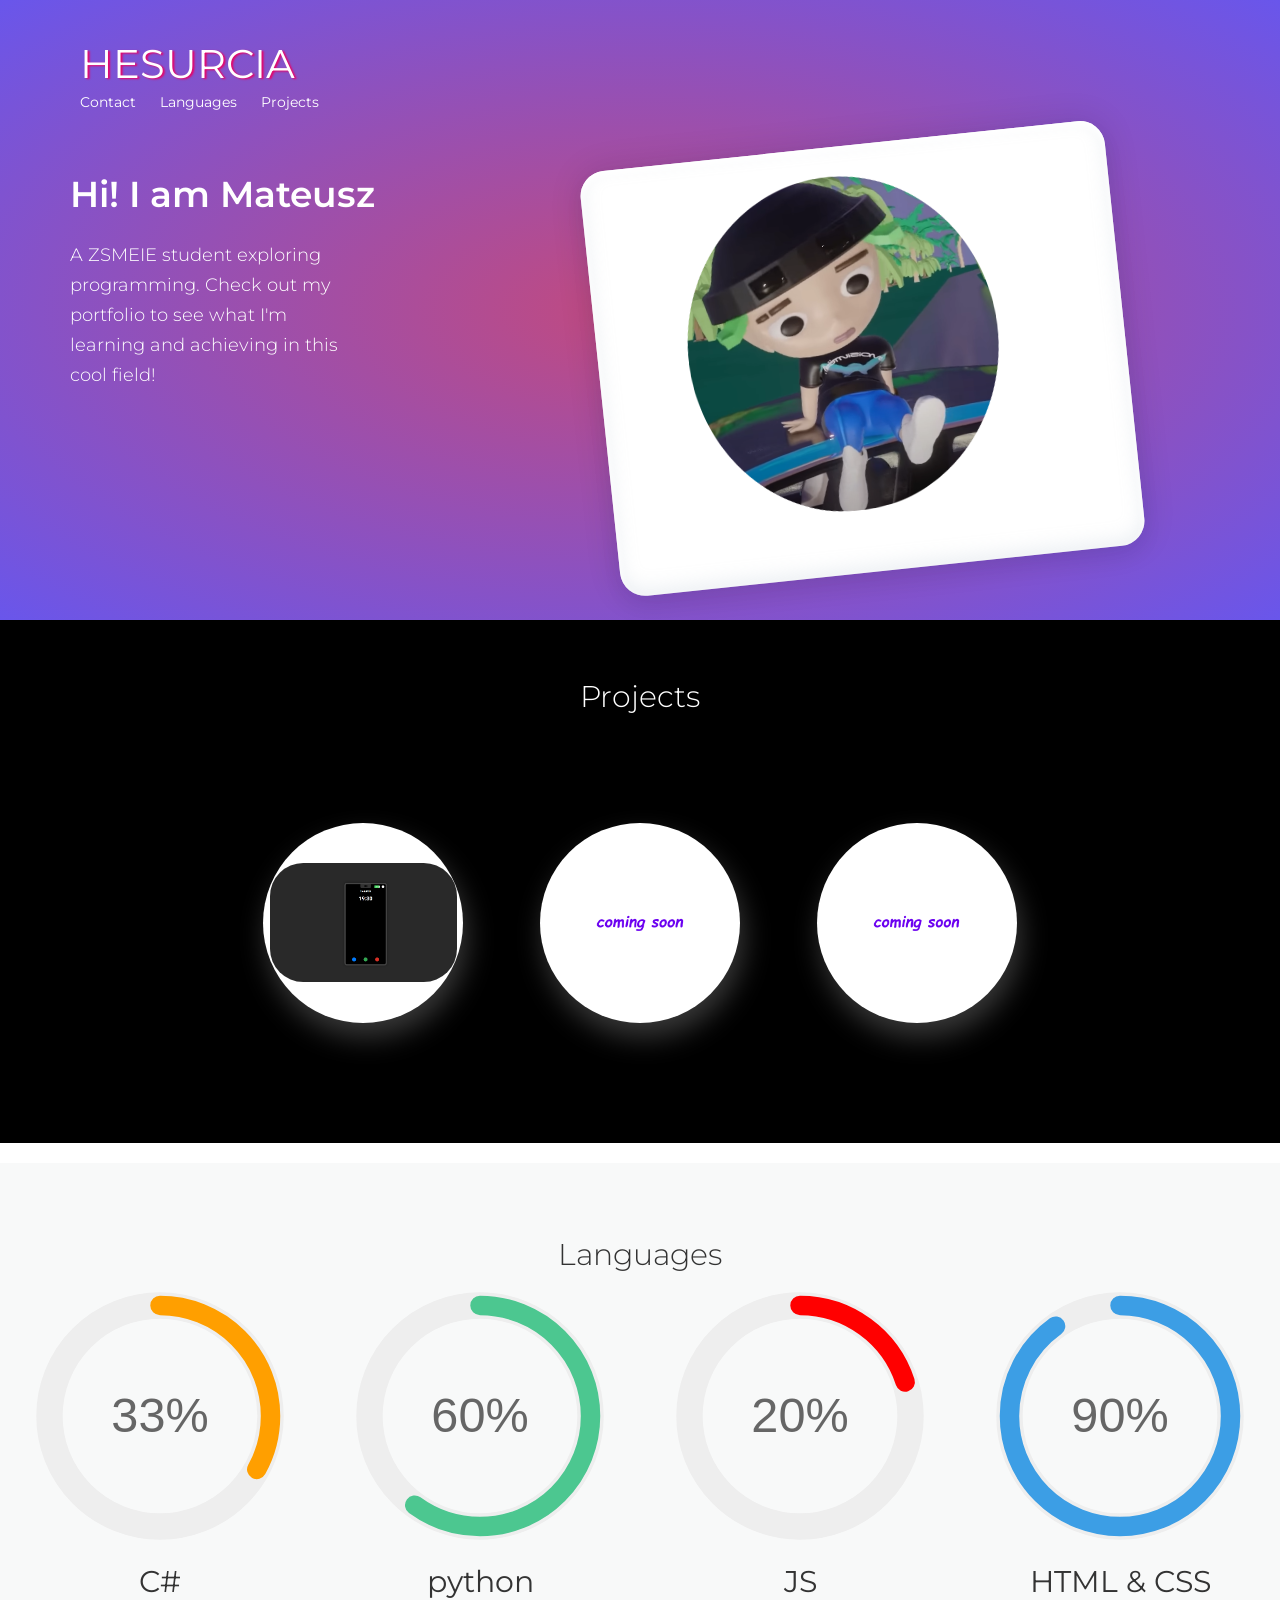
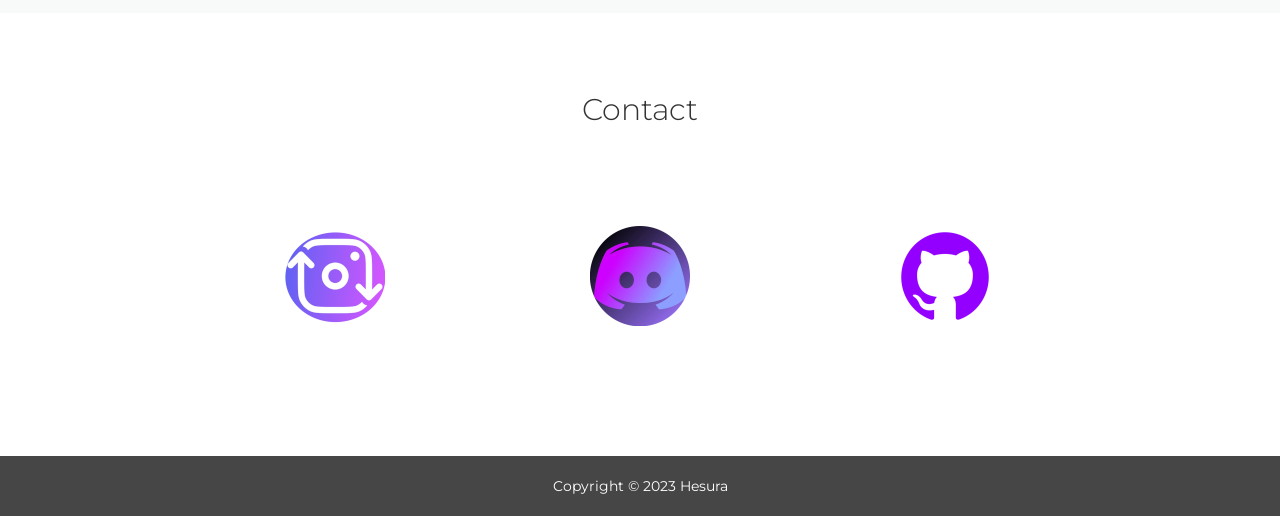
==== index.html @ 8c56c6ab "Add files via upload" ====
<html>

<head>
    <meta charset="UTF-8">

    <meta name="viewport" content="width=device-width, initial-scale=1">
    <title>hesurcia</title>
    <meta name="Nova theme" content="width=device-width, initial-scale=1">
    <link rel="shortcut icon" type="image/png" href="assets/images/favicon.png"/>

    <link rel="stylesheet" href="https://maxcdn.bootstrapcdn.com/bootstrap/3.3.7/css/bootstrap.min.css"
          integrity="sha384-BVYiiSIFeK1dGmJRAkycuHAHRg32OmUcww7on3RYdg4Va+PmSTsz/K68vbdEjh4u" crossorigin="anonymous">

    <link href="https://fonts.googleapis.com/icon?family=Material+Icons"
          rel="stylesheet">
    <link rel="stylesheet" href="assets/css/style.css"/>
    <link rel="stylesheet" href="assets/css/responsive.css"/>

    <link rel="stylesheet" href="https://maxcdn.bootstrapcdn.com/font-awesome/4.7.0/css/font-awesome.min.css"/>

</head>

<body>


<div class="hero-background">

    <div class="container">
        <div class="header-container header">
            <div class="header-right">
                <div class="tyyt">
                    <span class="tyt">HESURCIA</span>
                </div>
                <a class="navbar-item" href="#team">Contact </a>
                <a class="navbar-item" href="#pricing">Languages</a>
                <a class="navbar-item" href="#features">Projects</a>
            </div>
        </div>


        <div class="hero row">
            <div class="hero-right col-sm-6 col-sm-6">
                <h1 class="header-headline bold"> Hi! I am Mateusz  <br></h1>
                <h4 class="header-running-text light">A ZSMEIE student exploring programming. Check out my portfolio to see what I'm learning and achieving in this cool field!</h4>
                <a href="#email-form">

                </a>
            </div>

            <div class="col-sm-6 col-sm-6 ipad">
                <img class="ipad-screen img-responsive" src="img/hesura.png"/>
            </div>



        </div>

    </div> 

</div>




<div id="features" class="features-section">

    <div class="features-container row">

        <h2 class="features-headline light">Projects</h2>

        <div class="col-sm-4 feature">

            <div class="feature-icon feature-no-display yy">
                <a href="https://hesurcia.github.io/aplikacja/"><img class="ty" src="img/Zrzut ekranu 2024-02-03 193007.png"></a>
            </div>
        </div>

        <div class="col-sm-4 feature">
            <div class="feature-icon feature-no-display yy">
                <img  class="tt" src="img/tekst.png">
            </div>

        </div>

        <div class="col-sm-4 feature">
            <div class="feature-icon feature-no-display yy">
                <img class="tt" src="img/tekst.png">
            </div>

        </div>
    </div> 
</div> 




<div id="pricing" class="pricing-background">

    <h2 class="pricing-section-header light text-center">Languages</h2>


    <div class="flex-wrapper">
        <div class="single-chart">
          <svg viewBox="0 0 36 36" class="circular-chart orange">
            <path class="circle-bg"
              d="M18 2.0845
                a 15.9155 15.9155 0 0 1 0 31.831
                a 15.9155 15.9155 0 0 1 0 -31.831"
            />
            <path class="circle"
              stroke-dasharray="33, 100"
              d="M18 2.0845
                a 15.9155 15.9155 0 0 1 0 31.831
                a 15.9155 15.9155 0 0 1 0 -31.831"
            />
            <text x="18" y="20.35" class="percentage">33%</text>
          </svg>
        </div>
        
        <div class="single-chart">
          <svg viewBox="0 0 36 36" class="circular-chart green">
            <path class="circle-bg"
              d="M18 2.0845
                a 15.9155 15.9155 0 0 1 0 31.831
                a 15.9155 15.9155 0 0 1 0 -31.831"
            />
            <path class="circle"
              stroke-dasharray="60, 100"
              d="M18 2.0845
                a 15.9155 15.9155 0 0 1 0 31.831
                a 15.9155 15.9155 0 0 1 0 -31.831"
            />
            <text x="18" y="20.35" class="percentage">60%</text>
          </svg>
        </div>
        <div class="single-chart">
        <svg viewBox="0 0 36 36" class="circular-chart red">
            <path class="circle-bg"
              d="M18 2.0845
                a 15.9155 15.9155 0 0 1 0 31.831
                a 15.9155 15.9155 0 0 1 0 -31.831"
            />
            <path class="circle"
              stroke-dasharray="20, 100"
              d="M18 2.0845
                a 15.9155 15.9155 0 0 1 0 31.831
                a 15.9155 15.9155 0 0 1 0 -31.831"
            />
            <text x="18" y="20.35" class="percentage">20%</text>
            
          </svg>
        </div>
        <div class="single-chart">
          <svg viewBox="0 0 36 36" class="circular-chart blue">
            <path class="circle-bg"
              d="M18 2.0845
                a 15.9155 15.9155 0 0 1 0 31.831
                a 15.9155 15.9155 0 0 1 0 -31.831"
            />
            <path class="circle"
              stroke-dasharray="90, 100"
              d="M18 2.0845
                a 15.9155 15.9155 0 0 1 0 31.831
                a 15.9155 15.9155 0 0 1 0 -31.831"
            />
            <text x="18" y="20.35" class="percentage">90%</text>
            
          </svg>
          <div class="single-chart">
        </div>
      </div>

</div>
<div class="flex-wrapper texty">
<div class="single-chart">
    <div class="circular-chart circle-bg">
    C#
    </div>
</div>
<div class="single-chart">
    <div class="circular-chart">
    python
    </div>
</div>
<div class="single-chart">
    <div class="circular-chart">
    JS
    </div>
</div>
<div class="single-chart">
    <div class="circular-chart">
    HTML & CSS
    </div>
</div>
</div>

</div>



<div id="team" class="team">
    <h2 class="team-section-header light text-center">Contact</h2>

    <div class="team-container row">


        <div class="col-sm-4 team-member gg">
            <img src="img/512x512bb.png">
        </div>

        <div class="col-sm-4 team-member gg">
            <img src="img/desktop-wallpaper-gradient-discord-logo.png">

        </div>

        <div class="col-sm-4 team-member gg">
            <img src="img/icone-github-violet.png">
        </div>


    </div> 

</div> 
<div class="footer">
    Copyright © 2023 Hesura
</div>
</div>
</body>

</html>
---- assets/css/style.css ----
@import url('https://fonts.googleapis.com/css?family=Montserrat:300,400,500,700');

body {
    font-family: 'Montserrat', sans-serif;
}

.header-right {
    display: none;
}

.navbar-item {
    color: #ffffff;
    padding: 10px;
    
    
}

.navbar-item:hover {
    color: #58d5f7;
    text-decoration: none;
}

.hero-background {
    overflow: hidden;
    position: relative;
    background: -webkit-linear-gradient(117deg, rgb(96, 87, 246), rgb(216, 71, 99));
    background: linear-gradient(117deg, rgb(96, 87, 246), rgb(216, 71, 99));
    background: -webkit-radial-gradient(rgb(194, 74, 126), rgb(105, 86, 235));
    background: radial-gradient(rgb(194, 74, 126), rgb(105, 86, 235));
}

.bold {
    font-weight: 600;
}

.light {
    font-weight: 300;
}

.header {
    padding-top: 35px;
    width: 100%;
    height: 100px;
    position: relative;
    z-index: 999;
}

.logo {
    max-width: 100px;
    padding-left: 0;
    padding-top: 5px;
}

.header-btn {
    background-color: #0ABCEB;
    border-radius: 10px;
    border: #0ABCEB;
    float: right;
    width: 195px;
    height: 51px;
    color: white;
    -webkit-transition-duration: 0.4s;
    transition-duration: 0.4s;
    margin-top: -10px;
}

.header-btn:hover {
    background-color: #58d5f7;
    color: white;
    border-radius: 20px;
    -webkit-box-shadow: -1px 9px 46px -17px rgba(43, 43, 43, 1);
    -moz-box-shadow: -1px 9px 46px -17px rgba(43, 43, 43, 1);
    box-shadow: -1px 9px 46px -17px rgba(43, 43, 43, 1);
}

.hero {
    pointer-events: none;
    position: relative;
    z-index: 999;
    padding-bottom: 60px;
}

.mouse {
    position: absolute;
    left: 0;
    right: 0;
    top: 85%;
    margin: auto;
    padding-bottom: 40px;
    text-align: center;
    cursor: pointer;
    transition: transform .4s ease;
}

.mouse:hover {
    transform: translateY(5px);
}

.macbook {
    margin: auto;
    padding-bottom: 35px;
}

.hero-right {
    pointer-events: none;
    color: #fff;
    text-align: center;
}

.ipad {
    display: none;
}

.ipad-screen {
    display: none;
}

.hero-btn {
    -webkit-transition-duration: 0.4s;
    transition-duration: 0.4s;
    background-color: #25F18B;
    border-radius: 10px;
    border: 1px solid #25F18B;
    width: 210px;
    height: 51px;
    color: white;
    margin: 30px auto;
}

.hero-btn:hover {
    background-color: #6affb4;
    color: white;
    border-radius: 20px;
    -webkit-box-shadow: -1px 9px 46px -17px rgba(43, 43, 43, 1);
    -moz-box-shadow: -1px 9px 46px -17px rgba(43, 43, 43, 1);
    box-shadow: -1px 9px 46px -17px rgba(43, 43, 43, 1);
}

.header-headline {
    padding-top: 0;
    padding-bottom: 15px;
    text-align: center;

}

.header-running-text {
    text-align: center;
    max-width: 287px;
    line-height: 1.5;
    margin: auto;
}

.logos-section {
    background-color: #F9FAFA;
    text-align: center;
}

.logos {
    padding: 30px;
    max-width: 100%;
}

.features-section {
    background-color: black;
    padding-top: 40px;
    padding-bottom: 80px;
    text-align: center;
    padding-bottom: 90px;
    position: relative;
}

.features-headline {
    color: white;
    padding-bottom: 30px;
}

.features-container {
    max-width: 830px;
    margin: auto;
}

.feature {
    text-align: center;
    padding: 30px;
    transition: transform .2s;
}
.feature:hover{
    transform: scale(1.5);
}



.feature-display-mid {
    transition-delay: 0.15s;
}

.feature-display-last {
    transition-delay: 0.30s;
}

.feature-icon {
    background-color: white;
    border-radius: 50%;
    height: 5.625em;
    width: 5.625em;
    display: flex;
    justify-content: center;
    align-items: center;
    margin: auto;
    box-shadow: 4px 14px 28px #393939;
}

.feature-head-text {
    color: white;
    padding-top: 15px;
}

.feature-subtext {
    color: white;
    padding-top: 0;
}

.feature-img {
    max-width: 23px;
}

.white-section {
    max-width: 1400px;
    margin: auto;
    overflow: hidden;

}

.white-section-text {
    text-align: center;
}

.imac {
}

.imac-section-header {
    padding-bottom: 35px;
}

.imac-section-desc {
    text-align: center;
    font-weight: 300;
    font-size: 24px;
    line-height: 40px;
    max-width: 400px;
    margin: auto;
    padding-bottom: 40px;
}

.imac-screen {
    padding-top: 60px;
    padding-bottom: 40px;
}

.macbook {
    position: relative;
    z-index: 999;
}

.pricing-background {
    background-color: #F8F9F9;
}

.pricing-section-header {
    padding-top: 75px;
}

.pricing-section-sub {
    padding-top: 10px;
    color: grey;
}

.pricing-table {
    padding: 0 0 100px;
    max-width: 1050px;
    margin: auto;
}

.plan {
    text-align: center;
    max-width: 390px;
    margin: auto;
    height: 430px;
    padding: 36px 15px 45px;
    position: relative;
}

.mid-plan {
    text-align: center;
    max-width: 390px;
    margin: auto;
    height: 430px;
    padding: 36px 15px 45px;
    position: relative;
    box-shadow: 5px 8.7px 40px rgba(99, 117, 138, 0.3);
    border-radius: 7px;
}

ul {
    list-style-type: none;
}

.plan li {
    position: relative;
}

.plan li::before, .mid-plan li:before {
    font-family: Material Icons;
    content: "check";
    color: #3aeb8c;
    position: absolute;
    left: -10px;
    position: relative;

}

.plan-title {
    font-size: 18px;
    padding-bottom: 5px;
}

.plan-cost {
    font-size: 45px;
}

.plan-cost::before {
    content: "$";
}

.monthly {
    font-size: 12px;
    padding-bottom: 20px;
}

.plan-features {
    -webkit-padding-start: 0;
}

.plan-btn {
    background-color: #0ABCEB;
    border-radius: 10px;
    border: #0ABCEB;
    width: 164px;
    height: 51px;
    color: white;
    -webkit-transition-duration: 0.4s;
    transition-duration: 0.4s;
    display: block;
    padding: 15px;
    margin: auto;
    position: absolute;
    left: calc(50% - 82px);
    bottom: 50px;
}

.plan-btn:hover {
    background-color: #58d5f7;
    color: white;
    border-radius: 20px;
    -webkit-box-shadow: -1px 9px 46px -17px rgba(43, 43, 43, 1);
    -moz-box-shadow: -1px 9px 46px -17px rgba(43, 43, 43, 1);
    box-shadow: -1px 9px 46px -17px rgba(43, 43, 43, 1);
}

.team {
    padding-bottom: 50px;
    padding-top: 60px;
}

.team-container {
    display: flex;
    justify-content: space-around;
    text-align: center;
    margin: auto;
    max-width: 920px;
}

.team-section-header {
    padding-bottom: 90px;
}

.team-member {
    text-align: center;
    padding-bottom: 60px;
}

.team-member-position {
    color: #747474;
}

.team-member-text {
    padding-top: 25px;
}

.team-social-icon {
    padding: 7px;
}

.blue-section {
    background-color: #0ABCEB;
    color: white;
    margin: auto;
    text-align: center;
    padding-top: 25px;
    padding-bottom: 40px;
}

.blue-section-subtext {
    max-width: 200px;
    max-width: 250px;
    line-height: 22px;
    font-size: 15px;
    margin: auto;
}

.email-form {
    display: flex;
    justify-content: center;
    align-items: center;
}

.email-input {
    background-color: white;
    border-radius: 10px;
    border: 1px solid #fff;
    width: 210px;
    height: 51px;
    color: #808080;
    margin-top: 20px;
    border: none;
}

.submit-btn {
    background-color: #25F18B;
    border-radius: 10px;
    color: #fff;
    height: 51px;
    width: 120px;
    margin-top: 20px;
    margin-left: 3px;
    -webkit-transition-duration: 0.4s;
    /* Safari */
    transition-duration: 0.4s;
}

.submit-btn:hover {
    background-color: #6affb4;
    color: white;
    border-radius: 20px;
    -webkit-box-shadow: -1px 9px 46px -17px rgba(43, 43, 43, 1);
    -moz-box-shadow: -1px 9px 46px -17px rgba(43, 43, 43, 1);
    box-shadow: -1px 9px 46px -17px rgba(43, 43, 43, 1);
}

#newsletter-spinner {
    display: none;
}

.email-form-div {
    max-width: 60px;
    margin: auto;
}

.footer {
    background-color: #464646;
    padding-top: 20px;
    padding-bottom: 20px;
    color:white;
    text-align: center;
}

.webscope-text {
    color: white;
    font-size: 12px;
    padding-right: 7px;
}

.webscope {
    text-align: center;
    margin-top: -5px;
}

.social-links {
    float: none;
    text-align: center;
    padding-top: 10px;
}

.social-link {
    margin-right: 15px;
}

.strips {
    position: absolute;
    max-width: 1280px;
}
.tyt{
    font-size: 40px;
    padding: 10px;
    color: white;
    text-shadow: #EB0165 2px 1px 2px ;
    
}
.tt{
    height: 20px;
    transition: transform .2s; 
}
.tt:hover{
    transform: scale(1.5);
}
.yy{
    width: 200px;
    height: 200px;
    padding: 30px;
}
.flex-wrapper {
    display: flex;
    flex-flow: row nowrap;
  }
  
  .single-chart {
    width: 25%;
    justify-content: space-around ;

  }
  
  .circular-chart {
    display: block;
    margin: 10px auto;
    max-width: 80%;
    max-height: 250px;
    
  }
  
  .circle-bg {
    fill: none;
    stroke: #eee;
    stroke-width: 3.8;
  }
  
  .circle {
    fill: none;
    stroke-width: 2.8;
    stroke-linecap: round;
    animation: progress 2s ease-out forwards;
  }
  
  @keyframes progress {
    0% {
      stroke-dasharray: 0 100;
    }
  }
  
  .circular-chart.orange .circle {
    stroke: #ff9f00;
  }
  
  .circular-chart.green .circle {
    stroke: #4CC790;
  }
  
  .circular-chart.blue .circle {
    stroke: #3c9ee5;
  }
  .circular-chart.red .circle {
    stroke: red;
  }
  
  .percentage {
    fill: #666;
    font-family: sans-serif;
    font-size: 0.5em;
    text-anchor: middle;
  }
.texty{
    font-size: 30px;
    text-align: center;
}
.gg{
    width: 33%;
    height: 100px;
    transition:all 500ms ease;
}
.gg:hover{
    transform:rotate(180deg);
}

.ty{
    height: 85%;
    transition: transform .2s; 
    border-radius: 2.6vw;
}
.ty:hover{
    transform: scale(1.5);

}
---- assets/css/responsive.css ----
@media only screen and (min-width: 768px) {

    .header-right {
        display: block;


    }

    .header-headline {
        text-align: left;
        max-width: 380px;
        padding-top: 55px;
    }

    .header-running-text {
        line-height: 30px;
        margin: 0;
        text-align: left;
    }

    .hero {
        padding-bottom: 230px;
    }

    .hero-button {
        margin-top: 30px;
        margin-bottom: 30px;
    }

    .hero-right {
        text-align: left;
    }

    .ipad {
        display: block;
        position: absolute;
        right: 100px;
        z-index: 1;
        height: 427px;
        margin-top: 45px;
        transform: rotate(-6deg);
        max-width: 45%;
        border-radius: 25px;
        background: #fff;
        box-shadow: inset 0 4px 7px 1px #fff, inset 0 -5px 20px rgba(173, 186, 204, .25), 0 0px 33px rgba(0, 21, 64, .14), 0 10px 20px rgba(0, 21, 64, .05);
    }

    .ipad-screen {
        display: block;
        padding-bottom: 40px;
        margin-top: 19px;
        right: 1px;
        height: 400px;
        padding-left:70px;
    }

    .feature-section {
        padding-top: 60px;
    }

    .features-headline {
        color: white;
        padding-bottom: 70px;
    }

    .logos {
        padding: 30px;
        max-width: 100%;
    }

    .white-section-text {
        text-align: justify;
        padding-top: 80px;
        padding-left: 100px;
    }

    .imac-section-desc {
        font-weight: 300;
        font-size: 15px;
        line-height: 30px;
        max-width: 400px;
        margin: inherit;
        text-align: left;
    }

    .pricing-table {
        padding: 70px 0 100px;
        max-width: 1050px;
        margin: auto;
    }

}

.team {
    padding-bottom: 130px;
}

.team-member {
    text-align: center;
}

.email-form-div {
    max-width: inherit;
    margin: auto;
}

.webscope {
    margin-top: 0;
}

.social-links {
    float: right;
}

/* Medium Devices, Desktops */

@media only screen and (min-width: 992px) {
}

/* Large Devices, Wide Screens */

@media only screen and (min-width: 1200px) {
}
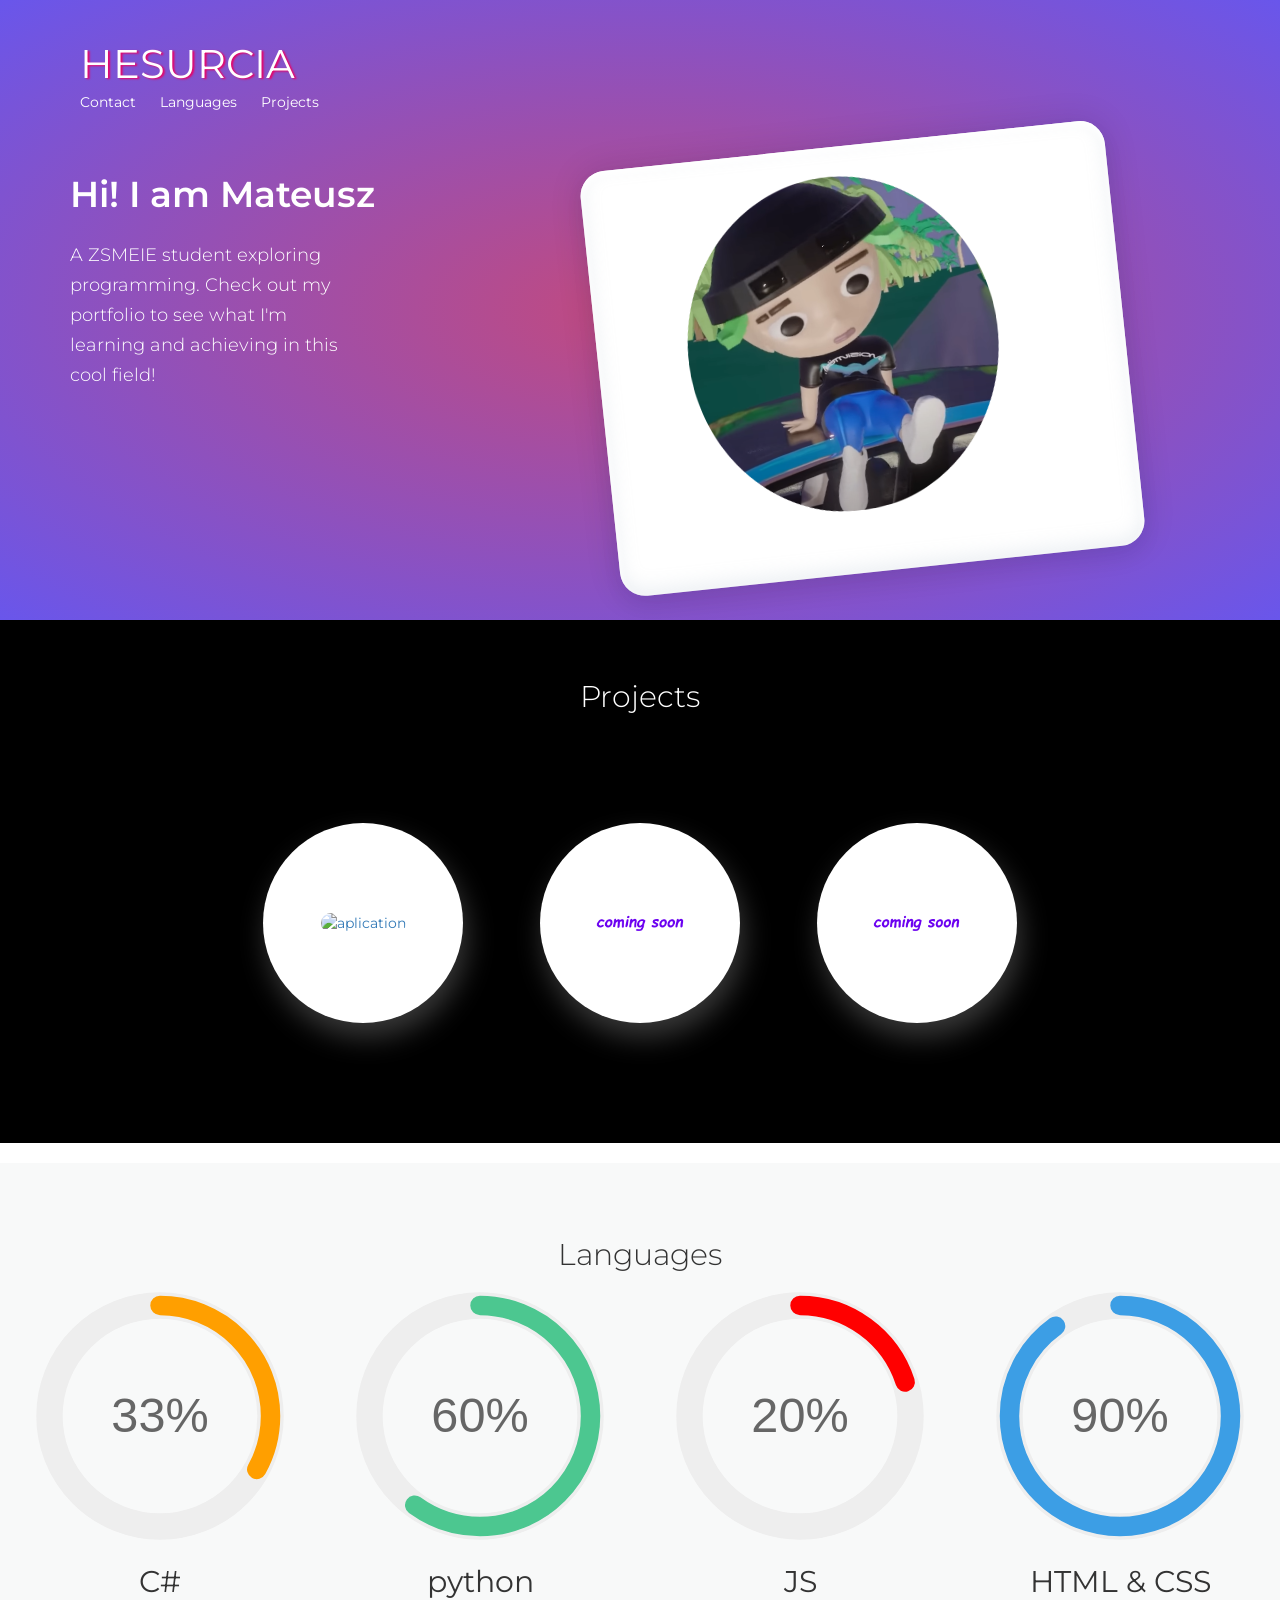
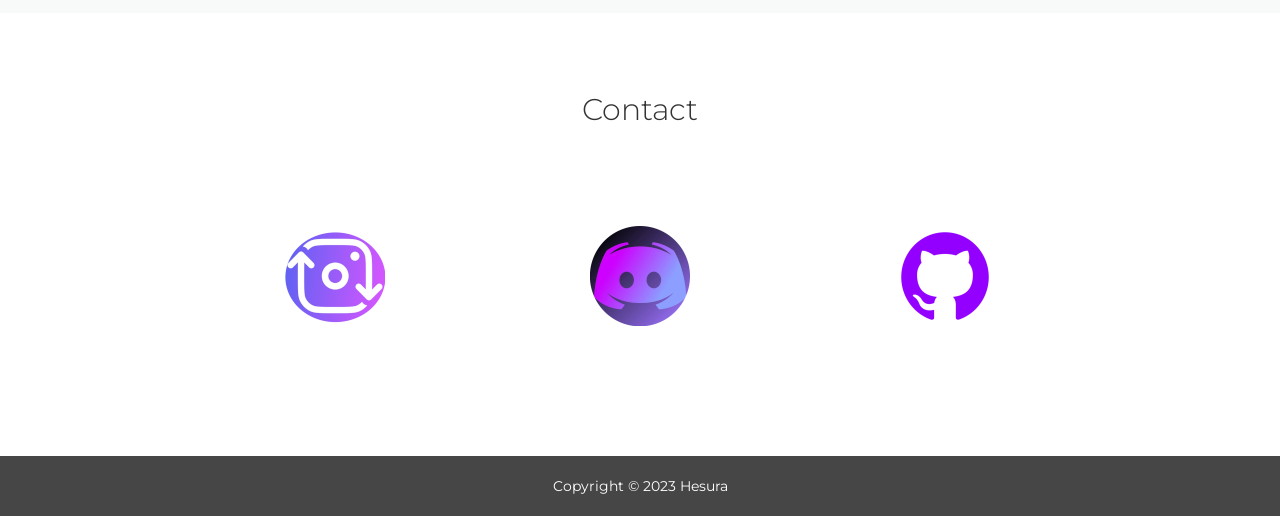
==== commit 5ba95edb: "Add files via upload" ====
--- a/index.html
+++ b/index.html
@@ -1,4 +1,5 @@
-<html>
+<!DOCTYPE html>
+<html lang="en">
 
 <head>
     <meta charset="UTF-8">
@@ -48,7 +49,7 @@
             </div>
 
             <div class="col-sm-6 col-sm-6 ipad">
-                <img class="ipad-screen img-responsive" src="img/hesura.png"/>
+                <img alt="hesura logo" class="ipad-screen img-responsive" src="img/hesura.png"/>
             </div>
 
 
@@ -71,20 +72,20 @@
         <div class="col-sm-4 feature">
 
             <div class="feature-icon feature-no-display yy">
-                <a href="https://hesurcia.github.io/aplikacja/"><img class="ty" src="img/Zrzut ekranu 2024-02-03 193007.png"></a>
+                <a href="https://hesurcia.github.io/aplikacja/"><img class="ty" alt="aplication" src="img/Zrzut ekranu2024-02-03193007.png"></a>
             </div>
         </div>
 
         <div class="col-sm-4 feature">
             <div class="feature-icon feature-no-display yy">
-                <img  class="tt" src="img/tekst.png">
+                <img  class="tt" alt="coming soon" src="img/tekst.png">
             </div>
 
         </div>
 
         <div class="col-sm-4 feature">
             <div class="feature-icon feature-no-display yy">
-                <img class="tt" src="img/tekst.png">
+                <img class="tt" alt="coming soon" src="img/tekst.png">
             </div>
 
         </div>
@@ -205,16 +206,16 @@
 
 
         <div class="col-sm-4 team-member gg">
-            <img src="img/512x512bb.png">
+            <a href="https://www.instagram.com/h3sura/"><img alt="my instagram" src="img/512x512bb.png"></a>
         </div>
 
         <div class="col-sm-4 team-member gg">
-            <img src="img/desktop-wallpaper-gradient-discord-logo.png">
+            <a href="https://discord.gg/QB88CGzMV2"><img alt="my discord" src="img/desktop-wallpaper-gradient-discord-logo.png"></a>
 
         </div>
 
         <div class="col-sm-4 team-member gg">
-            <img src="img/icone-github-violet.png">
+            <a href="https://github.com/Hesurcia"><img alt="my github" src="img/icone-github-violet.png"></a>
         </div>
 
 
